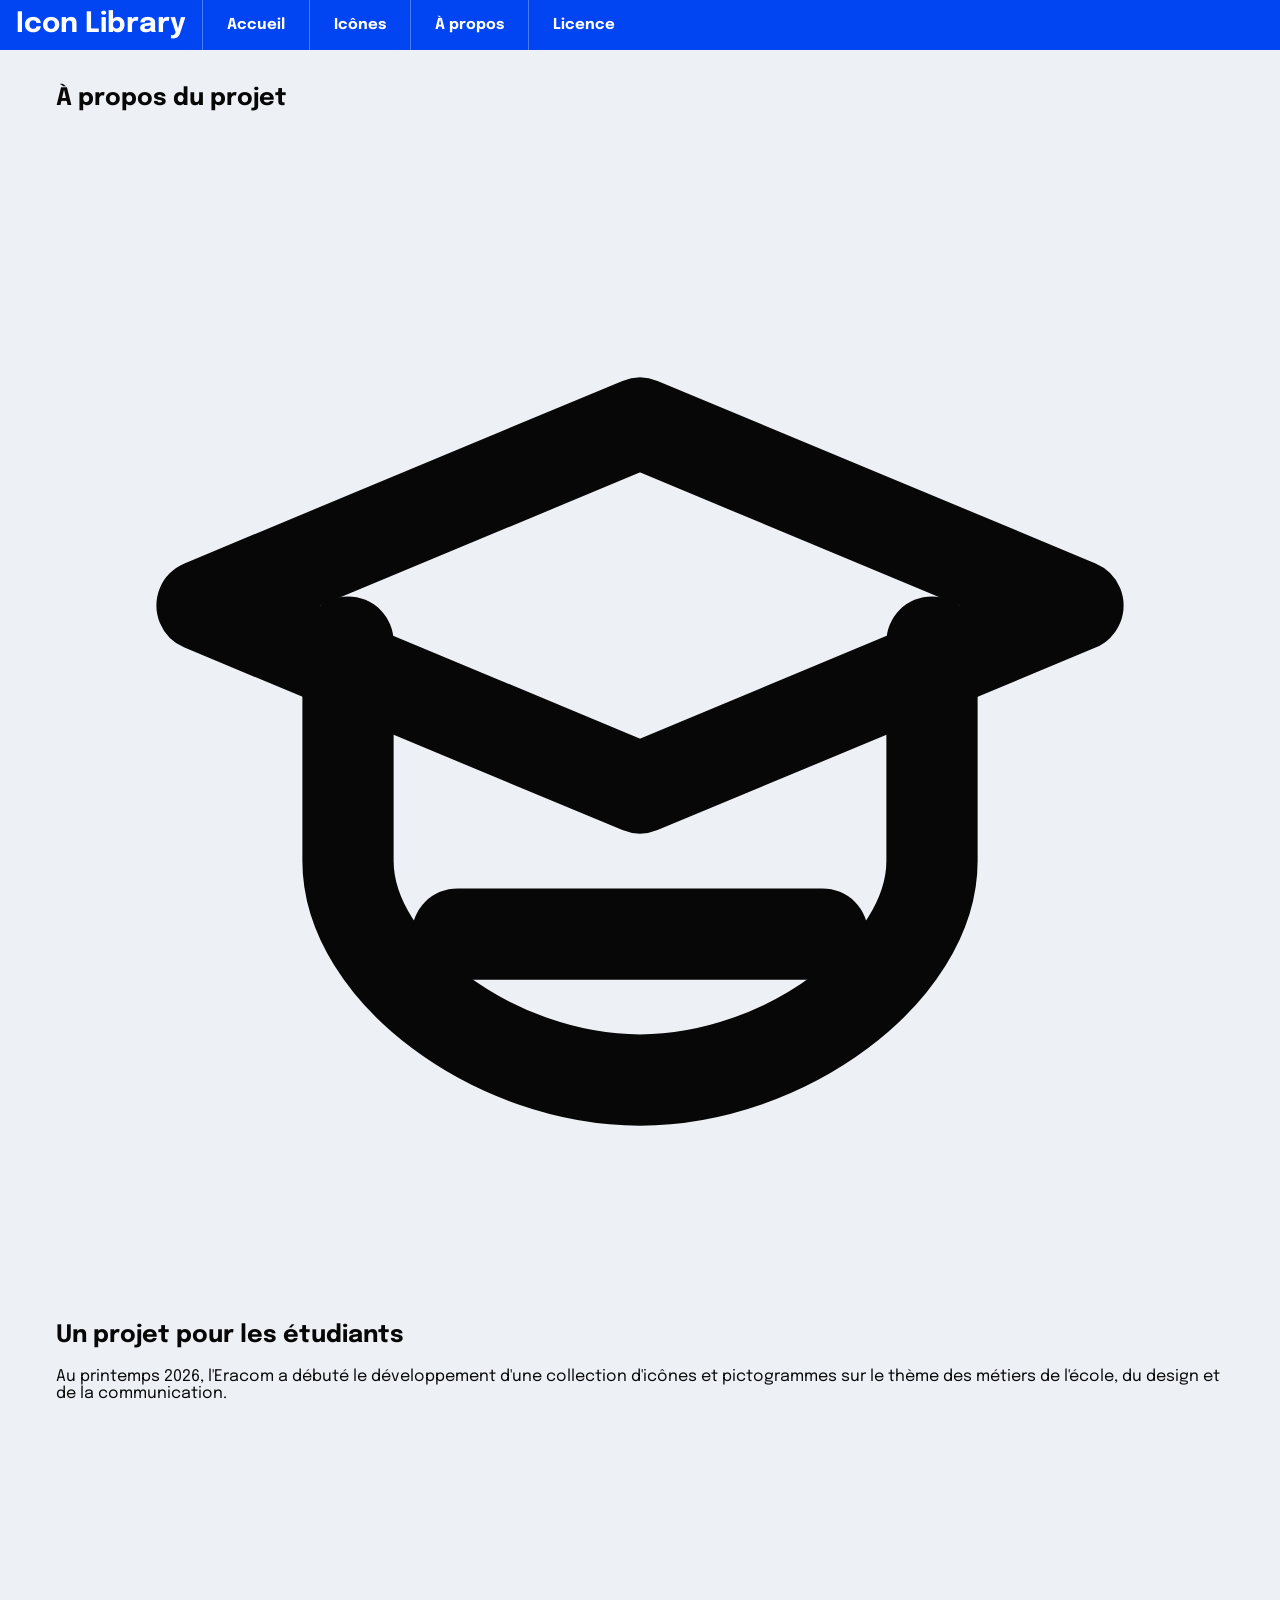
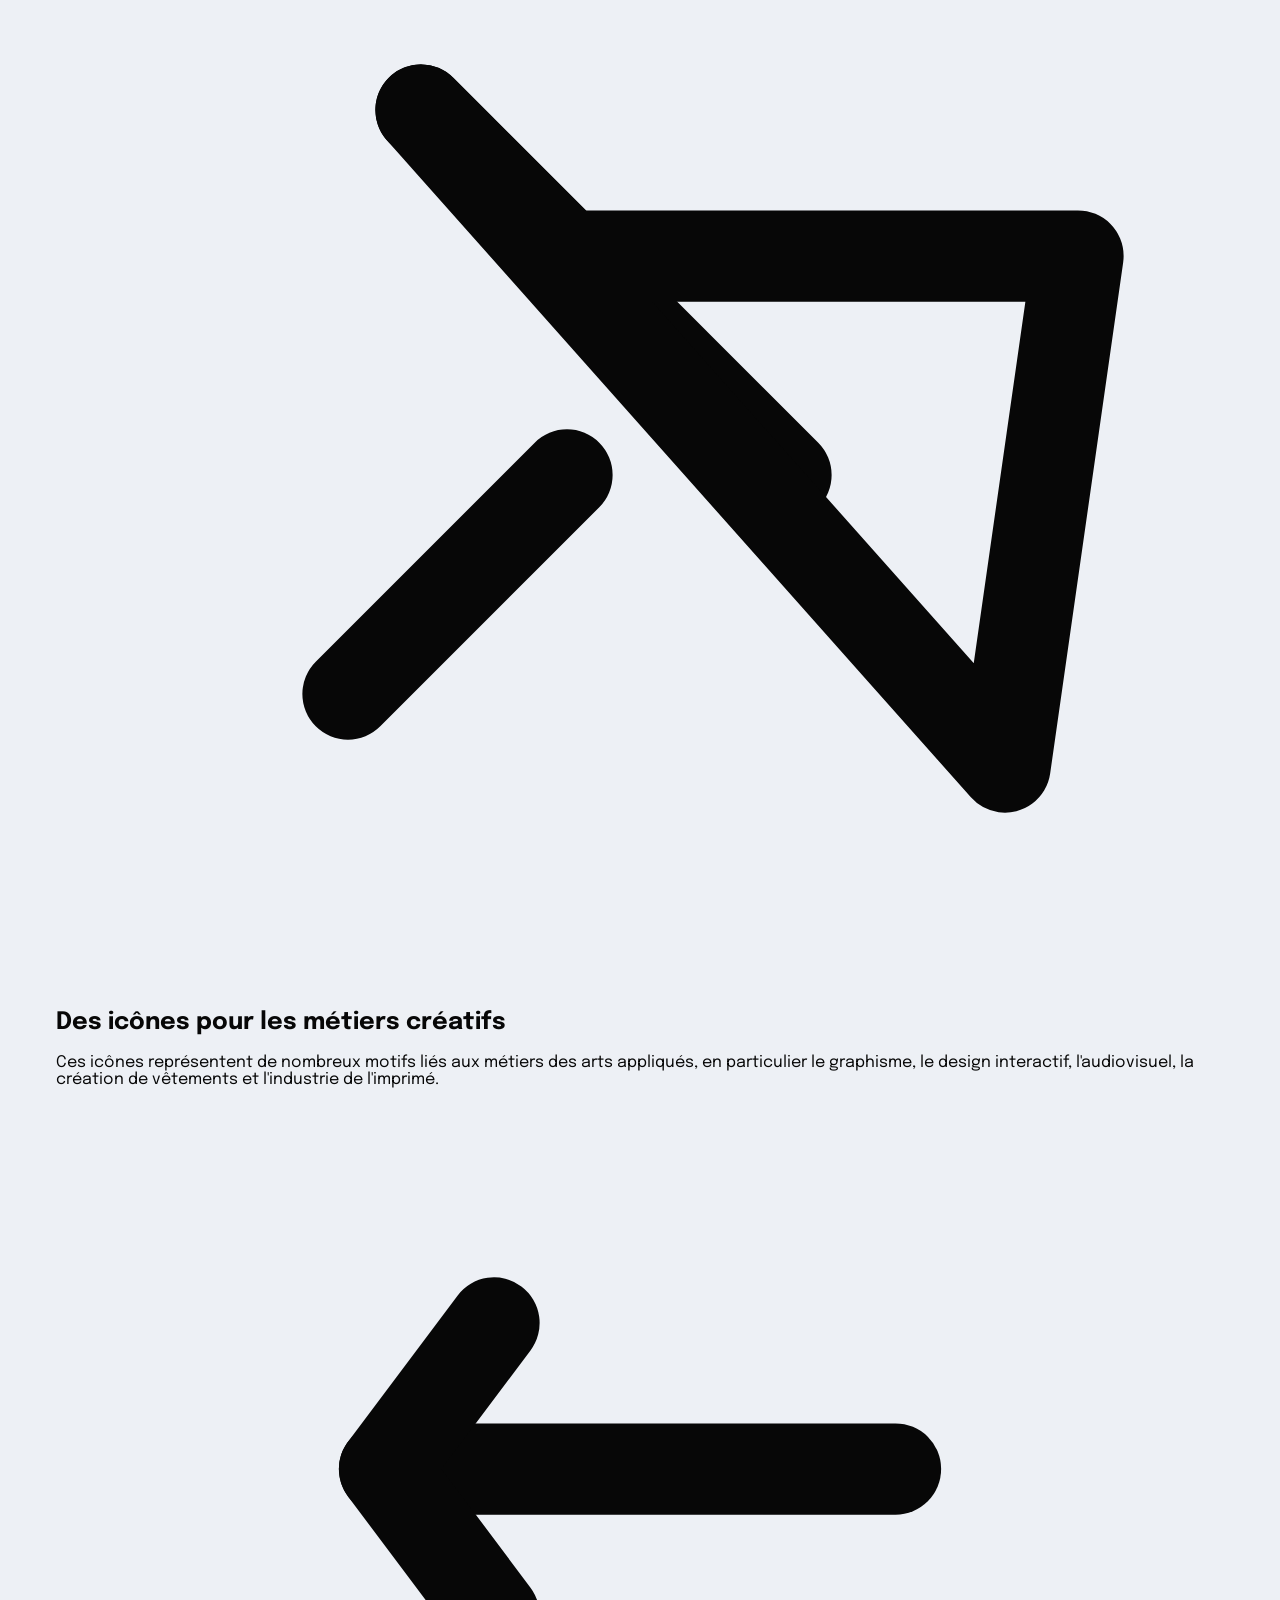
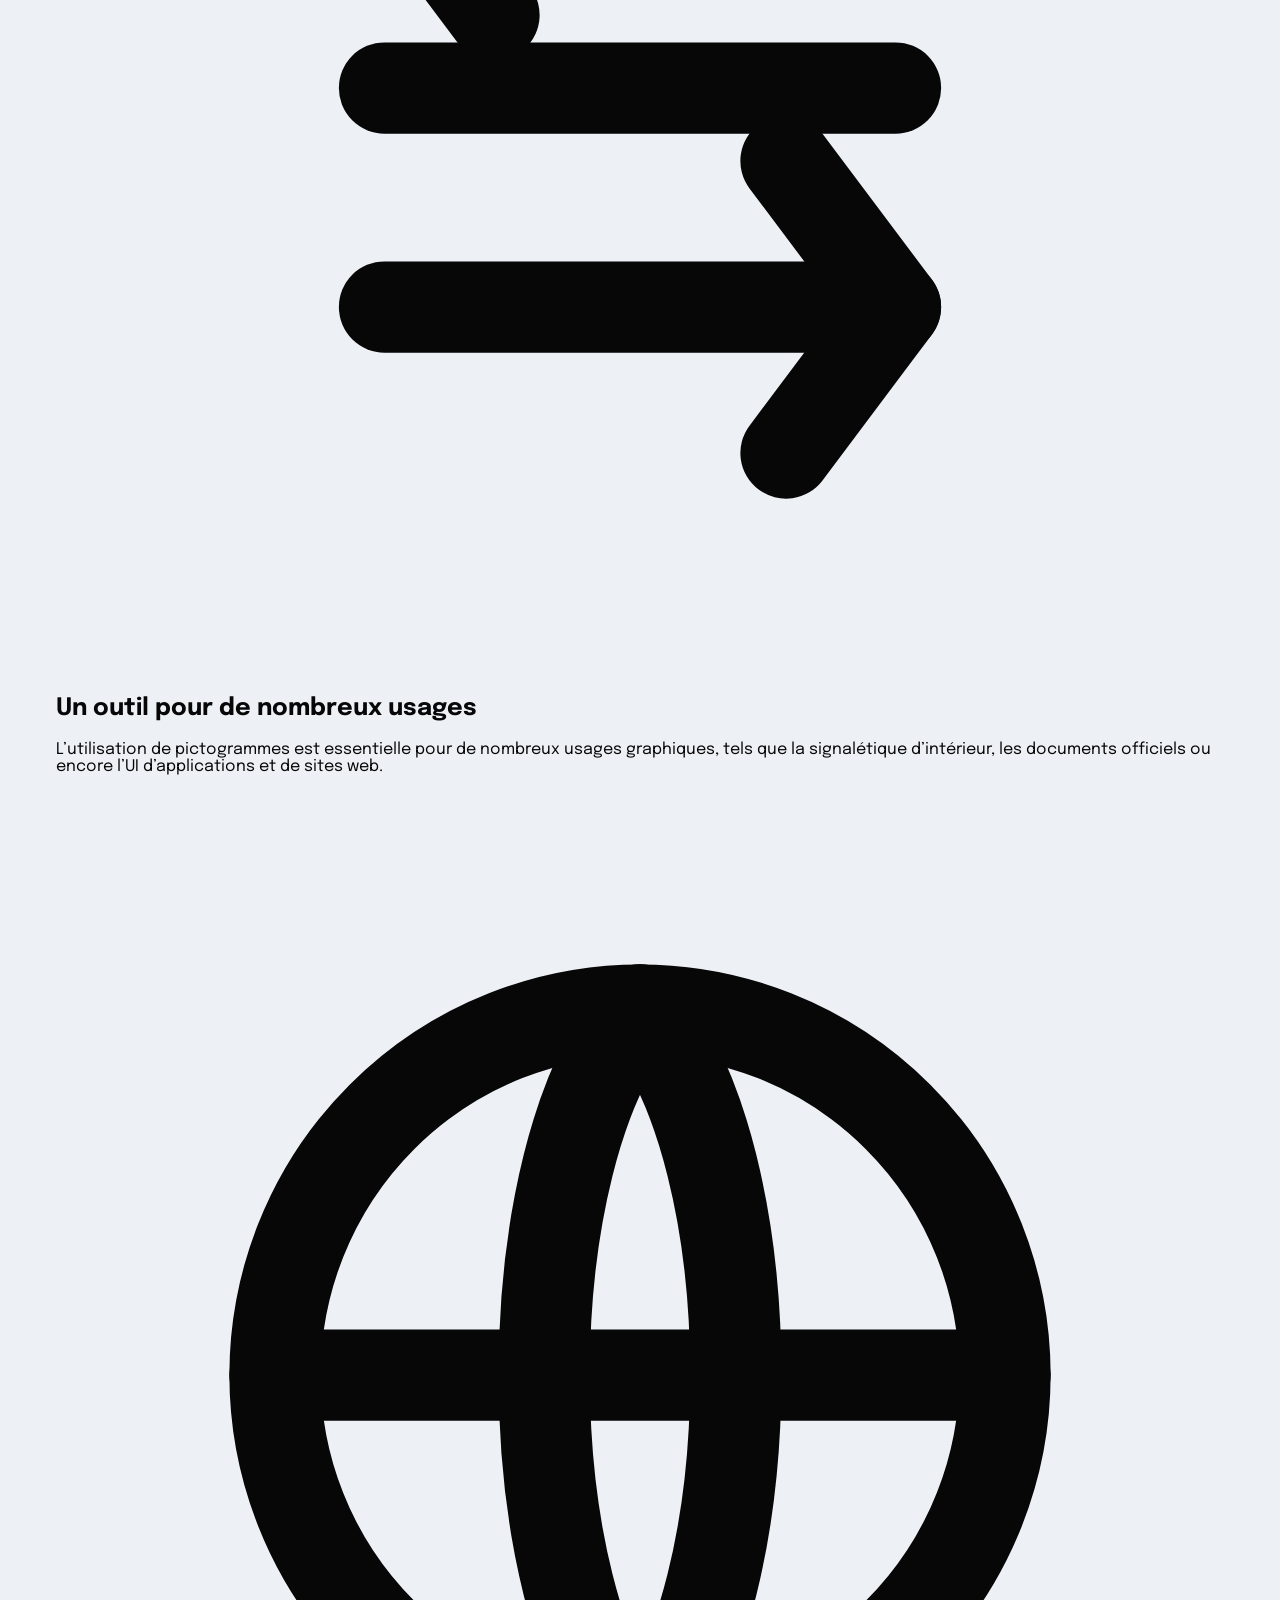
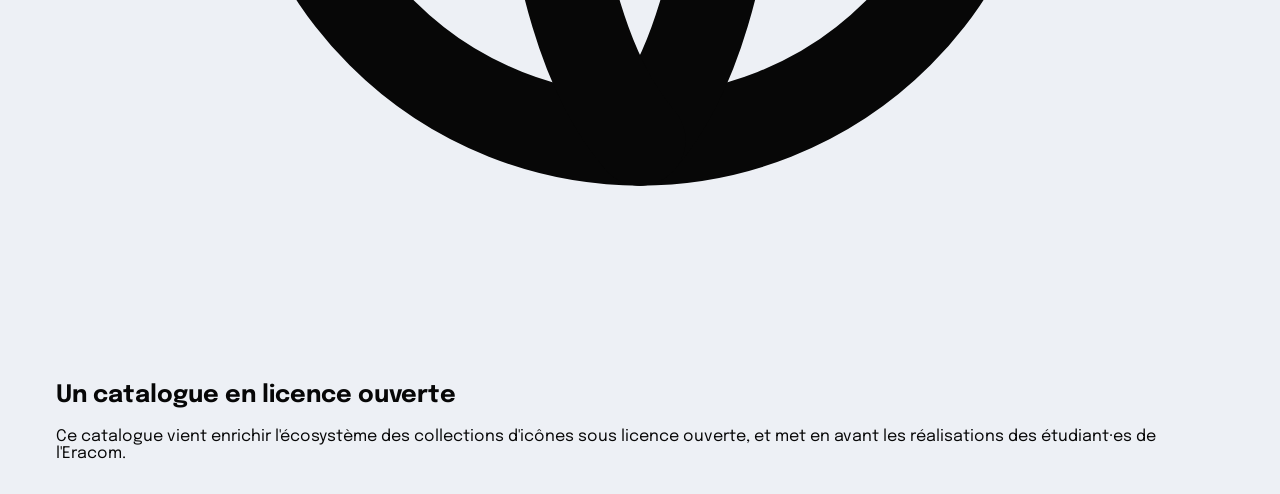
==== about.html @ b3535a43 "ajout de la page about" ====
<!DOCTYPE html>
<html lang="fr">
<head>
  <meta charset="UTF-8">
  <meta name="viewport" content="width=device-width, initial-scale=1.0">
  <title>À propos — Icon Library</title>
  <link rel="stylesheet" href="style.css">
  <link rel="preconnect" href="https://fonts.googleapis.com">
  <link rel="preconnect" href="https://fonts.gstatic.com" crossorigin>
  <link href="https://fonts.googleapis.com/css2?family=Epilogue:ital,wght@0,100..900;1,100..900&display=swap" rel="stylesheet">
  <style>
    .iconlib-mobile-menu { display: none; }
    .iconlib-mobile-menu.visible { display: flex; }
  </style>
</head>
<body>
  <header class="iconlib-header">
    <a href="index.html" class="iconlib-logo">Icon Library</a>
    <nav class="iconlib-nav" aria-label="Navigation principale">
      <a href="index.html" class="iconlib-nav-link">Accueil</a>
      <a href="index.html" class="iconlib-nav-link">Icônes</a>
      <a href="about.html" class="iconlib-nav-link">À propos</a>
      <a href="licence.html" class="iconlib-nav-link">Licence</a>
    </nav>
    <button class="iconlib-hamburger" aria-label="Menu" aria-expanded="false">
      <span class="iconlib-hamburger-bar" aria-hidden="true"></span>
      <span class="iconlib-hamburger-bar" aria-hidden="true"></span>
      <span class="iconlib-hamburger-bar" aria-hidden="true"></span>
    </button>
  </header>

  <nav class="iconlib-mobile-menu" aria-label="Menu mobile">
    <a href="index.html" class="iconlib-mobile-menu-link">Accueil <span aria-hidden="true">→</span></a>
    <a href="index.html" class="iconlib-mobile-menu-link">Icônes <span aria-hidden="true">→</span></a>
    <a href="about.html" class="iconlib-mobile-menu-link">À propos <span aria-hidden="true">→</span></a>
    <a href="licence.html" class="iconlib-mobile-menu-link">Licence <span aria-hidden="true">→</span></a>
  </nav>

  <main class="iconlib-main about-page">
    <section class="about-hero">
      <h1>À propos du projet</h1>
    </section>

    <section class="about-grid">
      <article class="about-card">
        <div class="about-icon" aria-hidden="true">
          <svg viewBox="0 0 64 64" fill="none" stroke="currentColor" stroke-width="5" stroke-linecap="round" stroke-linejoin="round">
            <path d="M32 16L8 26L32 36L56 26L32 16Z" />
            <path d="M16 28V40C16 46 24 52 32 52C40 52 48 46 48 40V28" />
            <path d="M22 44L42 44" />
          </svg>
        </div>
        <div>
          <h2>Un projet pour les étudiants</h2>
          <p>Au printemps 2026, l'Eracom a débuté le développement d'une collection d'icônes et pictogrammes sur le thème des métiers de l'école, du design et de la communication.</p>
        </div>
      </article>

      <article class="about-card">
        <div class="about-icon" aria-hidden="true">
          <svg viewBox="0 0 64 64" fill="none" stroke="currentColor" stroke-width="5" stroke-linecap="round" stroke-linejoin="round">
            <path d="M20 16L40 36" />
            <path d="M28 24L56 24L52 52L20 16Z" />
            <path d="M16 48L28 36" />
          </svg>
        </div>
        <div>
          <h2>Des icônes pour les métiers créatifs</h2>
          <p>Ces icônes représentent de nombreux motifs liés aux métiers des arts appliqués, en particulier le graphisme, le design interactif, l'audiovisuel, la création de vêtements et l'industrie de l'imprimé.</p>
        </div>
      </article>

      <article class="about-card">
        <div class="about-icon" aria-hidden="true">
          <svg viewBox="0 0 64 64" fill="none" stroke="currentColor" stroke-width="5" stroke-linecap="round" stroke-linejoin="round">
            <path d="M18 20H46" />
            <path d="M18 32H46" />
            <path d="M18 44H46" />
            <path d="M24 12L18 20L24 28" />
            <path d="M40 36L46 44L40 52" />
          </svg>
        </div>
        <div>
          <h2>Un outil pour de nombreux usages</h2>
          <p>L’utilisation de pictogrammes est essentielle pour de nombreux usages graphiques, tels que la signalétique d’intérieur, les documents officiels ou encore l’UI d’applications et de sites web.</p>
        </div>
      </article>

      <article class="about-card">
        <div class="about-icon" aria-hidden="true">
          <svg viewBox="0 0 64 64" fill="none" stroke="currentColor" stroke-width="5" stroke-linecap="round" stroke-linejoin="round">
            <circle cx="32" cy="32" r="20" />
            <path d="M12 32H52" />
            <path d="M32 12C39 20 39 44 32 52" />
            <path d="M32 12C25 20 25 44 32 52" />
          </svg>
        </div>
        <div>
          <h2>Un catalogue en licence ouverte</h2>
          <p>Ce catalogue vient enrichir l'écosystème des collections d'icônes sous licence ouverte, et met en avant les réalisations des étudiant·es de l'Eracom.</p>
        </div>
      </article>
    </section>
  </main>

  <script>
    const mobileMenuBtn = document.querySelector('.iconlib-hamburger');
    const mobileMenu = document.querySelector('.iconlib-mobile-menu');
    mobileMenuBtn?.addEventListener('click', () => {
      const isOpen = mobileMenu.classList.toggle('visible');
      mobileMenuBtn.setAttribute('aria-expanded', String(isOpen));
    });
  </script>
</body>
</html>
---- style.css ----
/* ── Variables ── */
:root {
  --color-bg-page:      #EDF0F5;
  --color-bg-darker:    #E5E6E8;
  --color-blue:         #0145F2;
  --color-blue-dark:    #051BCB;
  --color-text-primary: #070707;
  --font-body:          'Epilogue', sans-serif;
  --text-xs:   14px;
  --text-sm:   15px;
  --text-base: 19px;
  --text-xl:   22px;
  --text-2xl:  28px;
  --font-normal:   400;
  --font-medium:   500;
  --font-semibold: 600;
  --font-bold:     700;
  --leading-tight:  1.05;
  --leading-normal: 1.5;
  --spacing-xs:  4px;
  --spacing-sm:  8px;
  --spacing-md:  16px;
  --spacing-lg:  24px;
  --spacing-xl:  32px;
  --spacing-2xl: 48px;
  --header-height: 50px;
}

*, *::before, *::after { box-sizing: border-box; }

body {
  margin: 0;
  background: var(--color-bg-page);
  font-family: var(--font-body);
  color: var(--color-text-primary);
  min-height: 100vh;
}

/* ── Header ── */
.iconlib-header {
  position: sticky;
  top: 0;
  z-index: 100;
  background: var(--color-blue);
  display: flex;
  align-items: stretch;
  height: var(--header-height);
}

.iconlib-logo {
  color: #fff;
  font-size: var(--text-2xl);
  font-weight: var(--font-bold);
  line-height: 1;
  text-decoration: none;
  display: flex;
  align-items: center;
  padding: 0 var(--spacing-md);
  flex-shrink: 0;
}

.iconlib-nav {
  display: none;
  flex: 1;
  align-items: stretch;
}

@media (min-width: 700px) {
  .iconlib-nav { display: flex; }
  .iconlib-hamburger { display: none !important; }
}

.iconlib-nav-link {
  color: #fff;
  text-decoration: none;
  font-weight: var(--font-bold);
  font-size: var(--text-sm);
  display: flex;
  align-items: center;
  padding: 0 var(--spacing-lg);
  border-left: 1px solid rgba(255, 255, 255, 0.3);
}

.iconlib-nav-link:hover,
.iconlib-nav-link:focus {
  background: rgba(255, 255, 255, 0.15);
  outline: none;
}

.iconlib-hamburger {
  margin-left: auto;
  background: none;
  border: none;
  border-left: 1px solid rgba(255, 255, 255, 0.3);
  color: #fff;
  cursor: pointer;
  padding: 0 var(--spacing-md);
  display: flex;
  flex-direction: column;
  align-items: center;
  justify-content: center;
  gap: 5px;
  flex-shrink: 0;
  height: 100%;
}

.iconlib-hamburger:focus {
  outline: 2px solid rgba(255, 255, 255, 0.6);
  outline-offset: -2px;
}

.iconlib-hamburger-bar {
  display: block;
  width: 20px;
  height: 2px;
  background: #fff;
}

/* ── Mobile menu ── */
.iconlib-mobile-menu {
  position: fixed;
  top: var(--header-height);
  right: 0;
  bottom: 0;
  width: 60%;
  background: var(--color-blue);
  z-index: 200;
  display: flex;
  flex-direction: column;
}

@media (min-width: 700px) {
  .iconlib-mobile-menu { display: none !important; }
}

.iconlib-mobile-menu-link {
  color: #fff;
  text-decoration: none;
  font-weight: var(--font-bold);
  font-size: var(--text-base);
  padding: var(--spacing-sm) var(--spacing-md);
  border-bottom: 1px solid rgba(255, 255, 255, 0.2);
  display: flex;
  align-items: center;
  justify-content: space-between;
}

.iconlib-mobile-menu-link:hover,
.iconlib-mobile-menu-link:focus {
  background: rgba(255, 255, 255, 0.1);
  outline: none;
}

/* ── Toolbar ── */
.iconlib-toolbar {
  border-bottom: 1px solid var(--color-blue);
}

.iconlib-toolbar-top {
  display: flex;
  align-items: stretch;
  border-bottom: 1px solid var(--color-blue);
}

.iconlib-search-wrap {
  flex: 1;
  display: flex;
  align-items: stretch;
  border-right: 1px solid var(--color-blue);
  min-width: 0;
}

.iconlib-search-input {
  flex: 1;
  border: none;
  background: transparent;
  padding: var(--spacing-sm) var(--spacing-md);
  font-family: var(--font-body);
  font-size: var(--text-sm);
  color: var(--color-text-primary);
  outline: none;
  min-width: 0;
}

.iconlib-search-input::placeholder {
  color: var(--color-text-primary);
  opacity: 0.5;
}

.iconlib-search-btn {
  background: var(--color-blue);
  border: none;
  color: #fff;
  padding: 0 var(--spacing-sm);
  cursor: pointer;
  display: flex;
  align-items: center;
  justify-content: center;
  flex-shrink: 0;
}

.iconlib-search-btn svg {
  width: 18px;
  height: 18px;
  display: block;
}

.iconlib-categories-wrap {
  display: flex;
  align-items: stretch;
  position: relative;
  min-width: 120px;
  flex-shrink: 0;
}

.iconlib-categories-select {
  flex: 1;
  border: none;
  background: transparent;
  padding: var(--spacing-sm) 28px var(--spacing-sm) var(--spacing-md);
  font-family: var(--font-body);
  font-size: var(--text-sm);
  font-weight: var(--font-semibold);
  color: var(--color-blue);
  cursor: pointer;
  outline: none;
  appearance: none;
  -webkit-appearance: none;
}

.iconlib-categories-arrow {
  position: absolute;
  right: var(--spacing-sm);
  top: 50%;
  transform: translateY(-50%);
  pointer-events: none;
  color: var(--color-blue);
  font-size: 0.75rem;
  font-weight: var(--font-bold);
}

.iconlib-slider-row {
  display: flex;
  align-items: center;
  gap: var(--spacing-sm);
  padding: var(--spacing-xs) var(--spacing-md);
}

.iconlib-slider-btn {
  background: none;
  border: none;
  color: var(--color-blue);
  font-size: 1.1rem;
  font-weight: var(--font-bold);
  cursor: pointer;
  line-height: 1;
  padding: 0;
  flex-shrink: 0;
}

.iconlib-size-slider {
  flex: 1;
  accent-color: var(--color-blue);
  cursor: pointer;
}

/* ── Main ── */
.iconlib-main {
  padding: var(--spacing-md);
  max-width: 1200px;
  margin: 0 auto;
}

/* ── Category section ── */
.iconlib-category {
  margin-bottom: var(--spacing-xl);
}

.iconlib-category-title {
  font-size: var(--text-xl);
  font-weight: var(--font-bold);
  color: var(--color-blue);
  text-decoration: underline;
  text-underline-offset: 3px;
  margin: 0 0 var(--spacing-sm) 0;
  line-height: var(--leading-tight);
}

/* ── Icon grid (table-like borders) ── */
.iconlib-grid {
  display: grid;
  grid-template-columns: repeat(3, 1fr);
  border-top: 1px solid var(--color-blue);
  border-left: 1px solid var(--color-blue);
}

@media (min-width: 700px) {
  .iconlib-grid { grid-template-columns: repeat(6, 1fr); }
}

.iconlib-card {
  background: var(--color-bg-darker);
  border: none;
  border-right: 1px solid var(--color-blue);
  border-bottom: 1px solid var(--color-blue);
  border-radius: 0;
  padding: var(--spacing-md) var(--spacing-sm) var(--spacing-sm);
  display: flex;
  flex-direction: column;
  align-items: center;
  justify-content: center;
  cursor: pointer;
  transition: background 0.15s;
  outline: none;
  gap: var(--spacing-xs);
}

.iconlib-card:hover {
  background: var(--color-bg-page);
}

.iconlib-card:focus-visible {
  background: var(--color-bg-page);
  outline: 2px solid var(--color-blue);
  outline-offset: -2px;
}

.iconlib-img {
  width: var(--icon-size, 64px);
  height: var(--icon-size, 64px);
  object-fit: contain;
  display: block;
}

.iconlib-name {
  font-size: var(--text-xs);
  font-weight: var(--font-medium);
  text-align: center;
  word-break: break-word;
  line-height: var(--leading-normal);
}

/* ── "voir plus" ── */
.iconlib-voir-plus {
  display: block;
  width: 100%;
  text-align: right;
  padding: var(--spacing-xs) 0;
  font-family: var(--font-body);
  font-size: var(--text-sm);
  font-weight: var(--font-medium);
  color: var(--color-blue);
  background: none;
  border: none;
  cursor: pointer;
}

.iconlib-voir-plus:hover,
.iconlib-voir-plus:focus {
  text-decoration: underline;
  outline: none;
}

/* ── Error / Empty ── */
.iconlib-error {
  color: #fff;
  background: #d32f2f;
  padding: var(--spacing-md);
  text-align: center;
  font-size: var(--text-base);
  margin: var(--spacing-lg) 0;
}

.iconlib-empty {
  color: var(--color-blue);
  text-align: center;
  font-size: var(--text-base);
  padding: var(--spacing-xl) 0;
}

/* ── Modal panel ── */
.iconlib-modal-panel {
  position: fixed;
  top: var(--header-height);
  left: 0;
  right: 0;
  bottom: 0;
  background: var(--color-bg-page);
  border-top: 1px solid var(--color-blue);
  z-index: 500;
  overflow-y: auto;
  display: flex;
  flex-direction: column;
}

@media (min-width: 700px) {
  .iconlib-modal-panel {
    top: 0;
    left: auto;
    right: 0;
    width: 50%;
    border-top: none;
    border-left: 1px solid var(--color-blue);
  }
}

.iconlib-modal-close {
  display: block;
  background: none;
  border: none;
  color: var(--color-blue);
  cursor: pointer;
  font-size: 1.1rem;
  line-height: 1;
  padding: var(--spacing-sm) var(--spacing-md);
}

.iconlib-modal-close:focus {
  outline: 2px solid var(--color-blue);
}

.iconlib-modal-panel > div {
  display: flex;
  flex-direction: column;
  flex: 1;
  min-height: 0;
}

.iconlib-modal-preview {
  display: flex;
  align-items: center;
  justify-content: center;
  padding: var(--spacing-xl);
  flex: 1;
  min-height: 0;
}

.iconlib-modal-preview img {
  display: block;
  width: 100%;
  height: 100%;
  max-width: 400px;
  max-height: 400px;
  object-fit: contain;
}

.iconlib-modal-name {
  font-size: var(--text-2xl);
  font-weight: var(--font-bold);
  text-align: center;
  margin: var(--spacing-md) var(--spacing-xl) var(--spacing-lg);
  line-height: var(--leading-tight);
}

/* Modal info rows separated by blue borders */
.iconlib-modal-row {
  border-top: 1px solid var(--color-blue);
  padding: var(--spacing-sm) var(--spacing-md);
  font-size: var(--text-sm);
  color: var(--color-text-primary);
  display: flex;
  align-items: center;
  justify-content: space-between;
  gap: var(--spacing-sm);
}

.iconlib-modal-row-action {
  cursor: pointer;
  transition: background 0.15s;
}

.iconlib-modal-row-action:hover {
  background: var(--color-bg-darker);
}

.iconlib-modal-slider-row {
  border-top: 1px solid var(--color-blue);
  display: flex;
  align-items: center;
  gap: var(--spacing-sm);
  padding: var(--spacing-xs) var(--spacing-md);
}

.iconlib-modal-slider-btn {
  background: none;
  border: none;
  color: var(--color-blue);
  font-size: 1.1rem;
  font-weight: var(--font-bold);
  cursor: pointer;
  padding: 0;
  flex-shrink: 0;
  line-height: 1;
}

.iconlib-modal-slider {
  flex: 1;
  accent-color: var(--color-blue);
  cursor: pointer;
}

.iconlib-modal-download {
  color: var(--color-text-primary);
  text-decoration: none;
  flex: 1;
}

.iconlib-modal-copy-btn {
  background: none;
  border: none;
  font-family: var(--font-body);
  font-size: var(--text-sm);
  color: var(--color-text-primary);
  cursor: pointer;
  padding: 0;
  text-align: left;
  width: 100%;
}

.iconlib-modal-fallback {
  border-top: 1px solid var(--color-blue);
  padding: var(--spacing-sm) var(--spacing-md);
  display: flex;
  flex-direction: column;
  gap: var(--spacing-xs);
}

.iconlib-modal-fallback label {
  font-size: var(--text-xs);
}

.iconlib-modal-fallback textarea {
  width: 100%;
  min-height: 80px;
  font-family: monospace;
  font-size: var(--text-xs);
  border: 1px solid var(--color-blue);
  padding: var(--spacing-xs);
  resize: vertical;
  background: #fff;
}

.iconlib-modal-error {
  border-top: 1px solid var(--color-blue);
  color: #d32f2f;
  padding: var(--spacing-xs) var(--spacing-md);
  font-size: var(--text-sm);
}

/* ── Utility ── */
.sr-only {
  position: absolute;
  width: 1px;
  height: 1px;
  padding: 0;
  margin: -1px;
  overflow: hidden;
  clip: rect(0, 0, 0, 0);
  white-space: nowrap;
  border: 0;
}
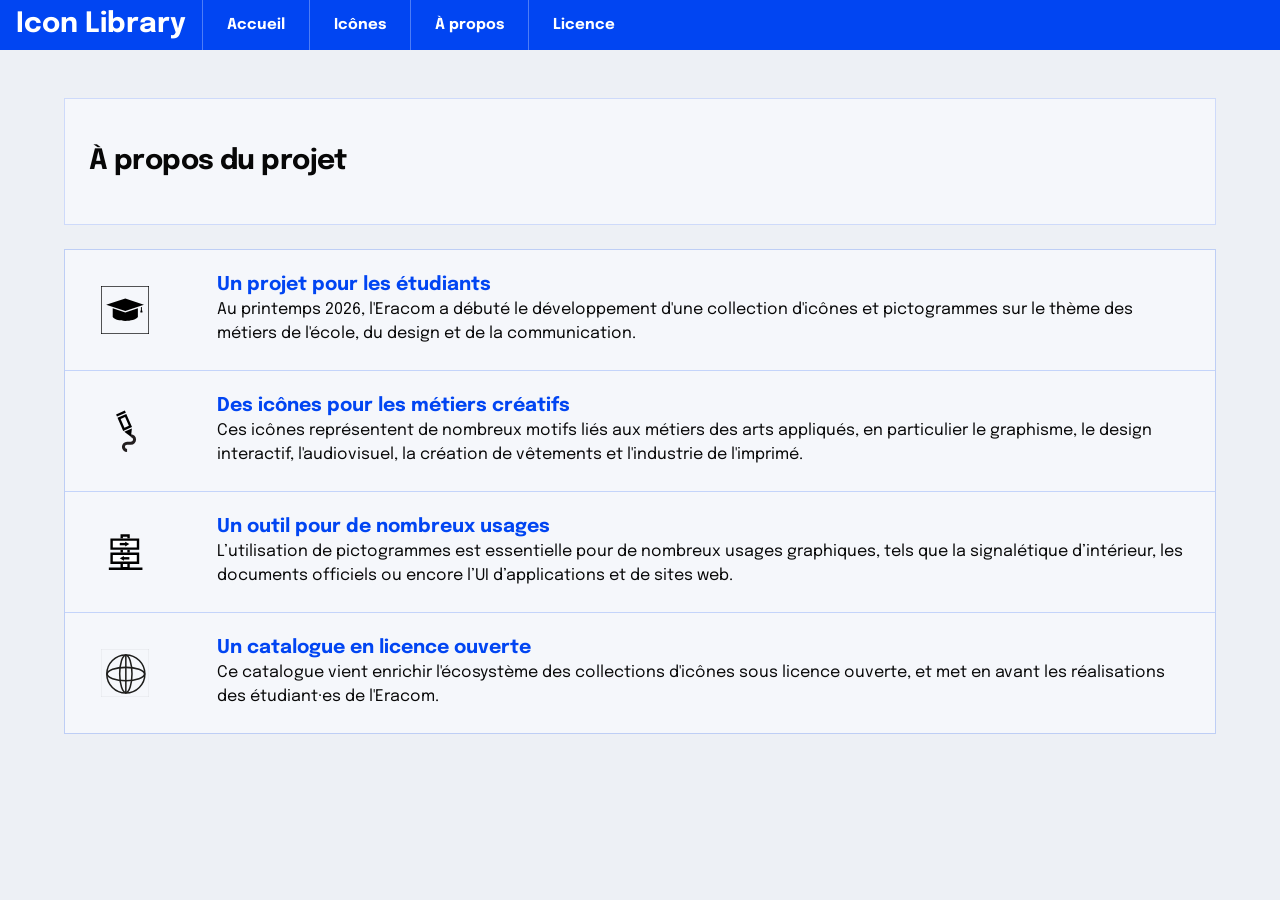
==== commit 12b35590: "mise a jours" ====
--- a/about.html
+++ b/about.html
@@ -44,11 +44,7 @@
     <section class="about-grid">
       <article class="about-card">
         <div class="about-icon" aria-hidden="true">
-          <svg viewBox="0 0 64 64" fill="none" stroke="currentColor" stroke-width="5" stroke-linecap="round" stroke-linejoin="round">
-            <path d="M32 16L8 26L32 36L56 26L32 16Z" />
-            <path d="M16 28V40C16 46 24 52 32 52C40 52 48 46 48 40V28" />
-            <path d="M22 44L42 44" />
-          </svg>
+          <img src="icons/batiment/salle-des-profs.svg" alt="Icône salle des profs" width="48" height="48">
         </div>
         <div>
           <h2>Un projet pour les étudiants</h2>
@@ -58,11 +54,7 @@
 
       <article class="about-card">
         <div class="about-icon" aria-hidden="true">
-          <svg viewBox="0 0 64 64" fill="none" stroke="currentColor" stroke-width="5" stroke-linecap="round" stroke-linejoin="round">
-            <path d="M20 16L40 36" />
-            <path d="M28 24L56 24L52 52L20 16Z" />
-            <path d="M16 48L28 36" />
-          </svg>
+          <img src="icons/graphisme/illustration-vide.svg" alt="Icône illustration vide" width="48" height="48">
         </div>
         <div>
           <h2>Des icônes pour les métiers créatifs</h2>
@@ -72,13 +64,7 @@
 
       <article class="about-card">
         <div class="about-icon" aria-hidden="true">
-          <svg viewBox="0 0 64 64" fill="none" stroke="currentColor" stroke-width="5" stroke-linecap="round" stroke-linejoin="round">
-            <path d="M18 20H46" />
-            <path d="M18 32H46" />
-            <path d="M18 44H46" />
-            <path d="M24 12L18 20L24 28" />
-            <path d="M40 36L46 44L40 52" />
-          </svg>
+          <img src="icons/graphisme/signaletique.svg" alt="Icône signalétique" width="48" height="48">
         </div>
         <div>
           <h2>Un outil pour de nombreux usages</h2>
@@ -88,12 +74,7 @@
 
       <article class="about-card">
         <div class="about-icon" aria-hidden="true">
-          <svg viewBox="0 0 64 64" fill="none" stroke="currentColor" stroke-width="5" stroke-linecap="round" stroke-linejoin="round">
-            <circle cx="32" cy="32" r="20" />
-            <path d="M12 32H52" />
-            <path d="M32 12C39 20 39 44 32 52" />
-            <path d="M32 12C25 20 25 44 32 52" />
-          </svg>
+          <img src="icons/web/web.svg" alt="Icône web" width="48" height="48">
         </div>
         <div>
           <h2>Un catalogue en licence ouverte</h2>
--- a/style.css
+++ b/style.css
@@ -154,12 +154,17 @@
 /* ── Toolbar ── */
 .iconlib-toolbar {
   border-bottom: 1px solid var(--color-blue);
+  background: #F5F7FB;
+  padding: var(--spacing-md) var(--spacing-lg);
 }
 
 .iconlib-toolbar-top {
   display: flex;
   align-items: stretch;
   border-bottom: 1px solid var(--color-blue);
+  gap: var(--spacing-md);
+  padding-bottom: var(--spacing-md);
+  margin-bottom: var(--spacing-md);
 }
 
 .iconlib-search-wrap {
@@ -243,7 +248,7 @@
   display: flex;
   align-items: center;
   gap: var(--spacing-sm);
-  padding: var(--spacing-xs) var(--spacing-md);
+  padding: var(--spacing-sm) 0;
 }
 
 .iconlib-slider-btn {
@@ -266,14 +271,14 @@
 
 /* ── Main ── */
 .iconlib-main {
-  padding: var(--spacing-md);
+  padding: var(--spacing-2xl) var(--spacing-lg);
   max-width: 1200px;
   margin: 0 auto;
 }
 
 /* ── Category section ── */
 .iconlib-category {
-  margin-bottom: var(--spacing-xl);
+  margin-bottom: var(--spacing-2xl);
 }
 
 .iconlib-category-title {
@@ -282,7 +287,7 @@
   color: var(--color-blue);
   text-decoration: underline;
   text-underline-offset: 3px;
-  margin: 0 0 var(--spacing-sm) 0;
+  margin: 0 0 var(--spacing-md) 0;
   line-height: var(--leading-tight);
 }
 
@@ -304,7 +309,7 @@
   border-right: 1px solid var(--color-blue);
   border-bottom: 1px solid var(--color-blue);
   border-radius: 0;
-  padding: var(--spacing-md) var(--spacing-sm) var(--spacing-sm);
+  padding: calc(var(--spacing-xl) + 4px);
   display: flex;
   flex-direction: column;
   align-items: center;
@@ -312,7 +317,7 @@
   cursor: pointer;
   transition: background 0.15s;
   outline: none;
-  gap: var(--spacing-xs);
+  gap: var(--spacing-sm);
 }
 
 .iconlib-card:hover {
@@ -345,7 +350,7 @@
   display: block;
   width: 100%;
   text-align: right;
-  padding: var(--spacing-xs) 0;
+  padding: var(--spacing-sm) 0;
   font-family: var(--font-body);
   font-size: var(--text-sm);
   font-weight: var(--font-medium);
@@ -547,7 +552,192 @@
   font-size: var(--text-sm);
 }
 
+/* ── Licence page ── */
+.license-page {
+  display: flex;
+  flex-direction: column;
+  gap: var(--spacing-lg);
+}
+
+.license-hero {
+  background: #F5F7FB;
+  padding: var(--spacing-2xl) var(--spacing-lg);
+  border: 1px solid rgba(1, 69, 242, 0.12);
+}
+
+.license-hero-label {
+  margin: 0;
+  font-size: var(--text-2xl);
+  font-weight: var(--font-bold);
+  line-height: 1.1;
+  letter-spacing: -0.02em;
+  color: var(--color-text-primary);
+}
+
+.license-grid {
+  display: grid;
+  gap: 0;
+  border: 1px solid rgba(1, 69, 242, 0.2);
+}
+
+.license-card {
+  display: grid;
+  grid-template-columns: 80px 1fr;
+  gap: var(--spacing-md);
+  align-items: center;
+  padding: var(--spacing-lg);
+  border-bottom: 1px solid rgba(1, 69, 242, 0.2);
+  background: #F5F7FB;
+}
+
+.license-card:last-child {
+  border-bottom: none;
+}
+
+.license-card-icon {
+  width: 72px;
+  height: 72px;
+  display: grid;
+  place-items: center;
+  color: var(--color-text-primary);
+}
+
+.license-card-icon svg {
+  width: 48px;
+  height: 48px;
+}
+
+.license-card h2 {
+  margin: 0 0 var(--spacing-xs) 0;
+  font-size: var(--text-base);
+  color: var(--color-blue);
+}
+
+.license-card p {
+  margin: 0;
+  color: var(--color-text-primary);
+  line-height: var(--leading-normal);
+}
+
+.license-footer {
+  background: #F5F7FB;
+  padding: var(--spacing-lg);
+  border: 1px solid rgba(1, 69, 242, 0.12);
+  display: flex;
+  flex-direction: column;
+  gap: var(--spacing-md);
+}
+
+.license-footer p {
+  margin: 0;
+  color: var(--color-text-primary);
+  line-height: var(--leading-normal);
+}
+
+.license-footer a {
+  color: var(--color-blue);
+  text-decoration: underline;
+}
+
+.license-badge-block {
+  display: flex;
+  flex-direction: column;
+  gap: var(--spacing-sm);
+}
+
+.license-badge-label {
+  margin: 0;
+  font-size: var(--text-xl);
+  font-weight: var(--font-bold);
+}
+
+.license-badge-link {
+  display: inline-flex;
+  width: max-content;
+}
+
+.license-badge-link svg {
+  width: 180px;
+  height: 60px;
+}
+
+@media (min-width: 700px) {
+  .license-card {
+    grid-template-columns: 100px 1fr;
+  }
+}
+
 /* ── Utility ── */
+.about-page {
+  display: flex;
+  flex-direction: column;
+  gap: var(--spacing-lg);
+}
+
+.about-hero {
+  padding: var(--spacing-2xl) var(--spacing-lg);
+  background: #F5F7FB;
+  border: 1px solid rgba(1, 69, 242, 0.16);
+}
+
+.about-hero h1 {
+  margin: 0;
+  font-size: var(--text-2xl);
+  color: var(--color-text-primary);
+  letter-spacing: -0.02em;
+}
+
+.about-grid {
+  display: grid;
+  gap: 0;
+  border: 1px solid rgba(1, 69, 242, 0.2);
+}
+
+.about-card {
+  display: grid;
+  grid-template-columns: 92px 1fr;
+  align-items: center;
+  gap: var(--spacing-md);
+  padding: var(--spacing-lg);
+  border-bottom: 1px solid rgba(1, 69, 242, 0.2);
+  background: #F5F7FB;
+}
+
+.about-card:last-child {
+  border-bottom: none;
+}
+
+.about-icon {
+  display: grid;
+  place-items: center;
+  width: 72px;
+  height: 72px;
+  color: var(--color-text-primary);
+}
+
+.about-icon svg {
+  width: 40px;
+  height: 40px;
+}
+
+.about-card h2 {
+  margin: 0 0 var(--spacing-xs) 0;
+  font-size: var(--text-base);
+  color: var(--color-blue);
+}
+
+.about-card p {
+  margin: 0;
+  color: var(--color-text-primary);
+  line-height: var(--leading-normal);
+}
+
+@media (min-width: 700px) {
+  .about-card {
+    grid-template-columns: 112px 1fr;
+  }
+}
+
 .sr-only {
   position: absolute;
   width: 1px;
